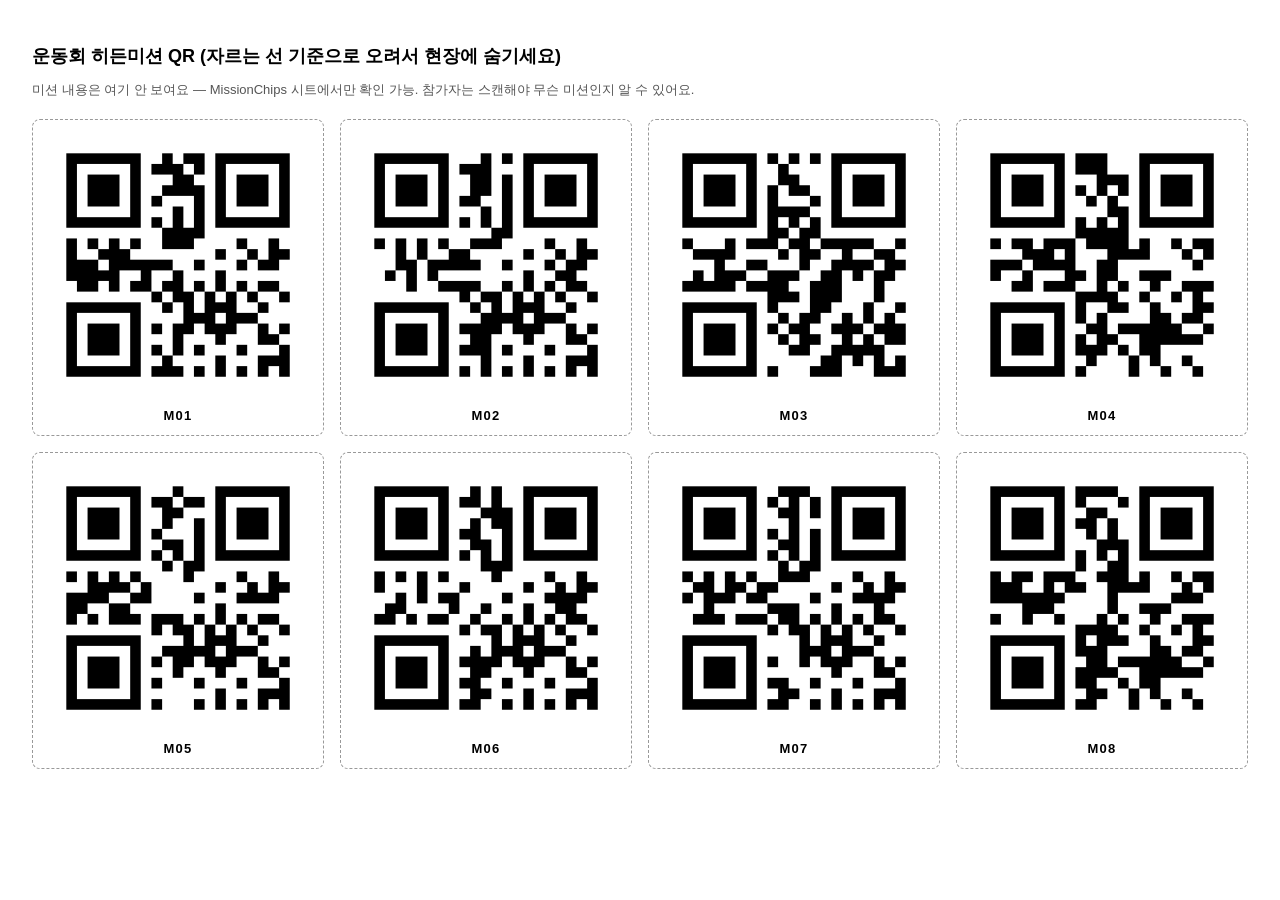
==== sheet-template/mission-qr-print.html @ 23884c70 "Initial commit: 운동회 앱 (score tracking, PIN login, QR hidden missions) Co-Authored-By: Claude Sonnet " ====
<!DOCTYPE html>
<html lang="ko">
<head>
<meta charset="UTF-8" />
<title>히든미션 QR 인쇄용</title>
<style>
  body { font-family: sans-serif; padding: 24px; }
  h1 { font-size: 18px; }
  p { font-size: 13px; color: #555; }
  .grid {
    display: grid;
    grid-template-columns: repeat(4, 1fr);
    gap: 16px;
    margin-top: 20px;
  }
  .card {
    border: 1px dashed #999;
    border-radius: 8px;
    padding: 12px;
    text-align: center;
    page-break-inside: avoid;
  }
  .card img { width: 100%; height: auto; }
  .chip-id {
    margin-top: 6px;
    font-weight: bold;
    font-size: 13px;
    letter-spacing: 0.1em;
  }
  @media print {
    p { display: none; }
  }
</style>
</head>
<body>
  <h1>운동회 히든미션 QR (자르는 선 기준으로 오려서 현장에 숨기세요)</h1>
  <p>미션 내용은 여기 안 보여요 — MissionChips 시트에서만 확인 가능. 참가자는 스캔해야 무슨 미션인지 알 수 있어요.</p>
  <div class="grid">
      <div class="card">
        <img src="[data-uri]" alt="M01" />
        <div class="chip-id">M01</div>
      </div>
      <div class="card">
        <img src="[data-uri]" alt="M02" />
        <div class="chip-id">M02</div>
      </div>
      <div class="card">
        <img src="[data-uri]" alt="M03" />
        <div class="chip-id">M03</div>
      </div>
      <div class="card">
        <img src="[data-uri]" alt="M04" />
        <div class="chip-id">M04</div>
      </div>
      <div class="card">
        <img src="[data-uri]" alt="M05" />
        <div class="chip-id">M05</div>
      </div>
      <div class="card">
        <img src="[data-uri]" alt="M06" />
        <div class="chip-id">M06</div>
      </div>
      <div class="card">
        <img src="[data-uri]" alt="M07" />
        <div class="chip-id">M07</div>
      </div>
      <div class="card">
        <img src="[data-uri]" alt="M08" />
        <div class="chip-id">M08</div>
      </div>
  </div>
</body>
</html>
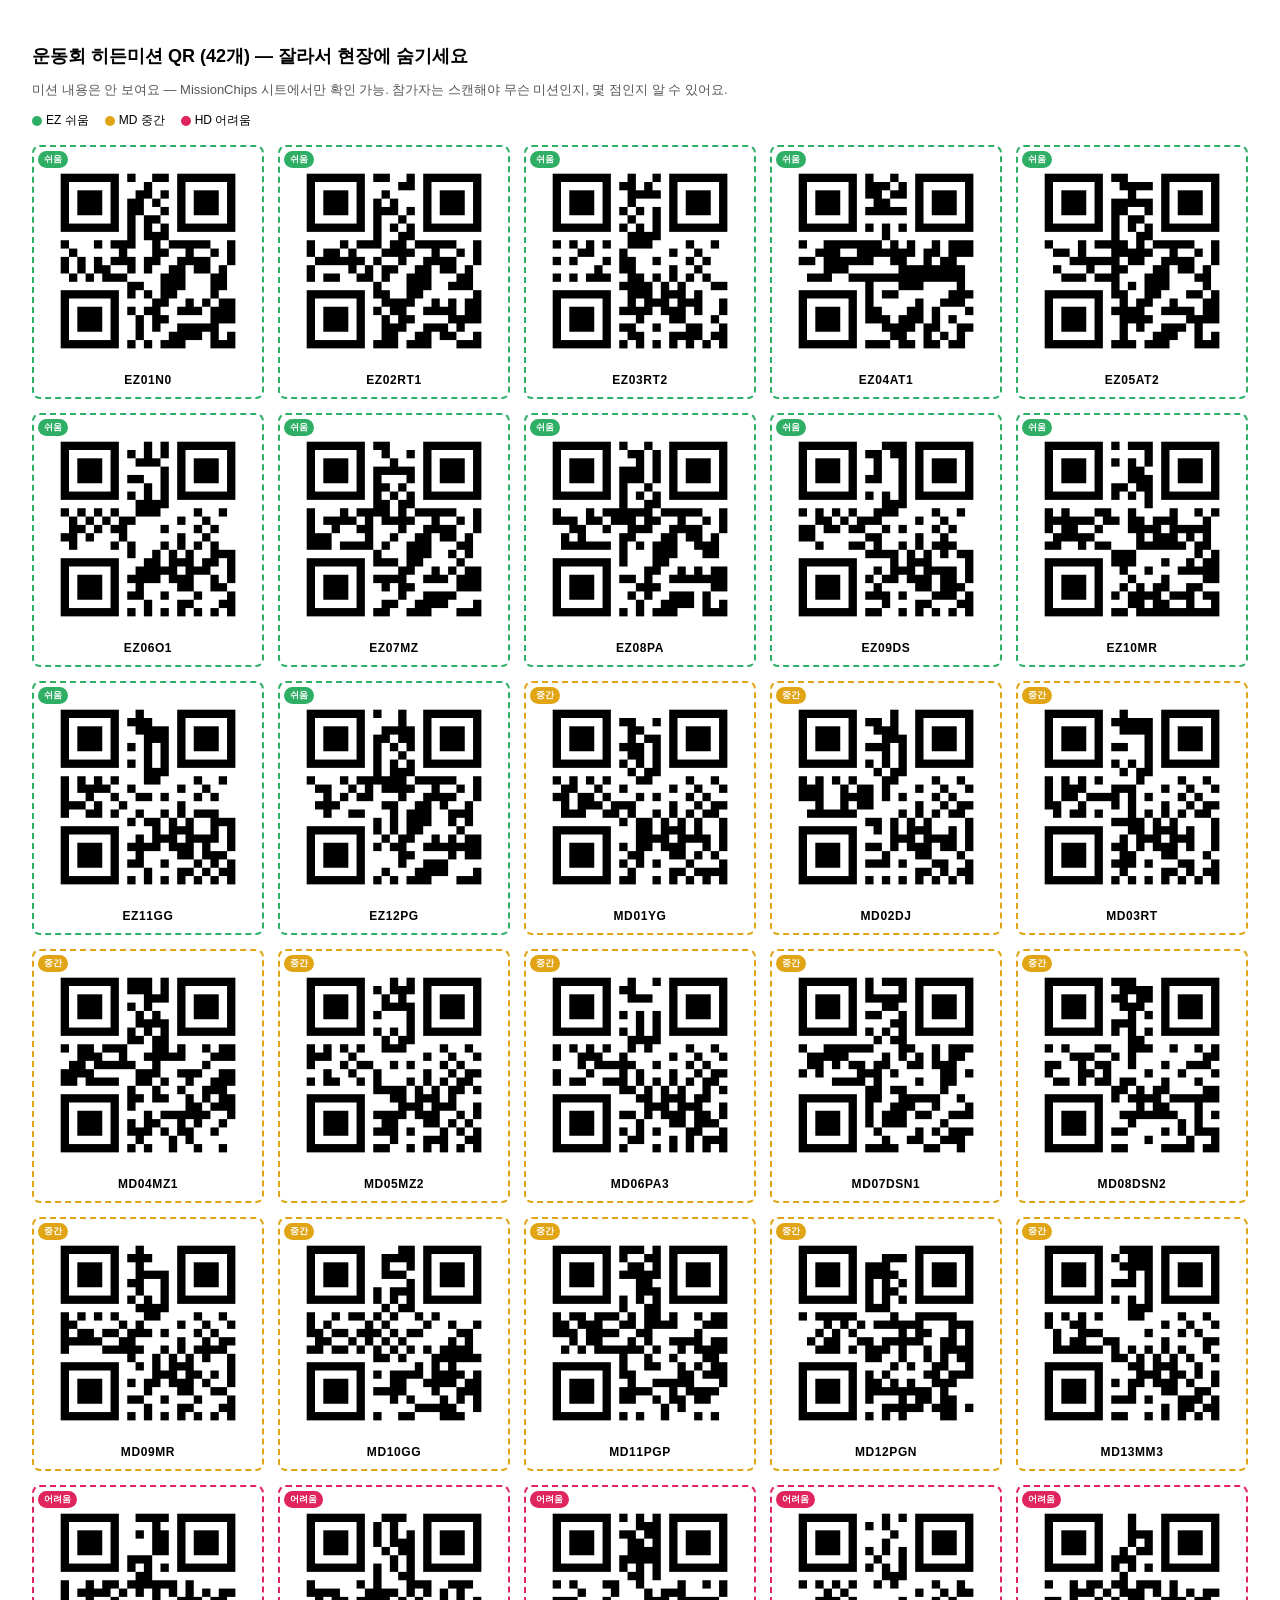
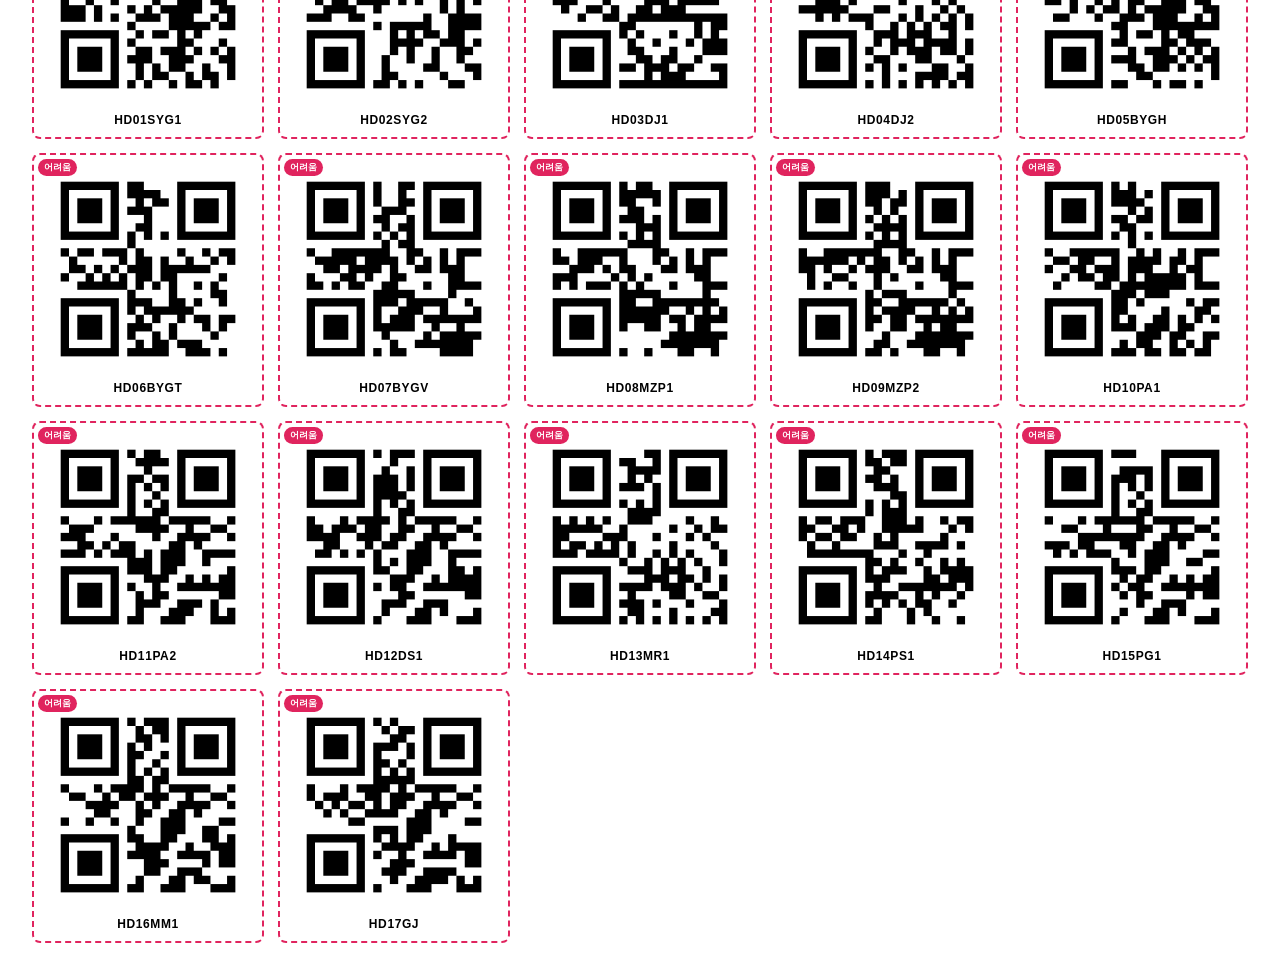
==== commit 649a75aa: "Add PIN login, QR hidden missions with score merging, DB-driven events, and team/personal score spli" ====
--- a/sheet-template/mission-qr-print.html
+++ b/sheet-template/mission-qr-print.html
@@ -7,66 +7,263 @@
   body { font-family: sans-serif; padding: 24px; }
   h1 { font-size: 18px; }
   p { font-size: 13px; color: #555; }
+  .legend { display: flex; gap: 16px; font-size: 12px; margin: 8px 0 16px; }
+  .legend span { display: inline-flex; align-items: center; gap: 4px; }
+  .dot { width: 10px; height: 10px; border-radius: 50%; display: inline-block; }
   .grid {
     display: grid;
-    grid-template-columns: repeat(4, 1fr);
-    gap: 16px;
-    margin-top: 20px;
+    grid-template-columns: repeat(5, 1fr);
+    gap: 14px;
   }
   .card {
-    border: 1px dashed #999;
+    position: relative;
+    border: 2px dashed #999;
     border-radius: 8px;
-    padding: 12px;
+    padding: 10px;
     text-align: center;
     page-break-inside: avoid;
   }
   .card img { width: 100%; height: auto; }
+  .tier-badge {
+    position: absolute;
+    top: 4px;
+    left: 4px;
+    color: #fff;
+    font-size: 9px;
+    font-weight: bold;
+    padding: 2px 6px;
+    border-radius: 999px;
+  }
   .chip-id {
-    margin-top: 6px;
+    margin-top: 4px;
     font-weight: bold;
-    font-size: 13px;
-    letter-spacing: 0.1em;
+    font-size: 12px;
+    letter-spacing: 0.05em;
   }
   @media print {
-    p { display: none; }
+    p, .legend { display: none; }
+    .grid { grid-template-columns: repeat(6, 1fr); }
   }
 </style>
 </head>
 <body>
-  <h1>운동회 히든미션 QR (자르는 선 기준으로 오려서 현장에 숨기세요)</h1>
-  <p>미션 내용은 여기 안 보여요 — MissionChips 시트에서만 확인 가능. 참가자는 스캔해야 무슨 미션인지 알 수 있어요.</p>
+  <h1>운동회 히든미션 QR (42개) — 잘라서 현장에 숨기세요</h1>
+  <p>미션 내용은 안 보여요 — MissionChips 시트에서만 확인 가능. 참가자는 스캔해야 무슨 미션인지, 몇 점인지 알 수 있어요.</p>
+  <div class="legend">
+    <span><span class="dot" style="background:#2fae66"></span>EZ 쉬움</span>
+    <span><span class="dot" style="background:#e0a415"></span>MD 중간</span>
+    <span><span class="dot" style="background:#e0245e"></span>HD 어려움</span>
+  </div>
   <div class="grid">
-      <div class="card">
-        <img src="[data-uri]" alt="M01" />
-        <div class="chip-id">M01</div>
-      </div>
-      <div class="card">
-        <img src="[data-uri]" alt="M02" />
-        <div class="chip-id">M02</div>
-      </div>
-      <div class="card">
-        <img src="[data-uri]" alt="M03" />
-        <div class="chip-id">M03</div>
-      </div>
-      <div class="card">
-        <img src="[data-uri]" alt="M04" />
-        <div class="chip-id">M04</div>
-      </div>
-      <div class="card">
-        <img src="[data-uri]" alt="M05" />
-        <div class="chip-id">M05</div>
-      </div>
-      <div class="card">
-        <img src="[data-uri]" alt="M06" />
-        <div class="chip-id">M06</div>
-      </div>
-      <div class="card">
-        <img src="[data-uri]" alt="M07" />
-        <div class="chip-id">M07</div>
-      </div>
-      <div class="card">
-        <img src="[data-uri]" alt="M08" />
-        <div class="chip-id">M08</div>
+      <div class="card" style="border-color:#2fae66">
+        <div class="tier-badge" style="background:#2fae66">쉬움</div>
+        <img src="[data-uri]" alt="EZ01N0" />
+        <div class="chip-id">EZ01N0</div>
+      </div>
+      <div class="card" style="border-color:#2fae66">
+        <div class="tier-badge" style="background:#2fae66">쉬움</div>
+        <img src="[data-uri]" alt="EZ02RT1" />
+        <div class="chip-id">EZ02RT1</div>
+      </div>
+      <div class="card" style="border-color:#2fae66">
+        <div class="tier-badge" style="background:#2fae66">쉬움</div>
+        <img src="[data-uri]" alt="EZ03RT2" />
+        <div class="chip-id">EZ03RT2</div>
+      </div>
+      <div class="card" style="border-color:#2fae66">
+        <div class="tier-badge" style="background:#2fae66">쉬움</div>
+        <img src="[data-uri]" alt="EZ04AT1" />
+        <div class="chip-id">EZ04AT1</div>
+      </div>
+      <div class="card" style="border-color:#2fae66">
+        <div class="tier-badge" style="background:#2fae66">쉬움</div>
+        <img src="[data-uri]" alt="EZ05AT2" />
+        <div class="chip-id">EZ05AT2</div>
+      </div>
+      <div class="card" style="border-color:#2fae66">
+        <div class="tier-badge" style="background:#2fae66">쉬움</div>
+        <img src="[data-uri]" alt="EZ06O1" />
+        <div class="chip-id">EZ06O1</div>
+      </div>
+      <div class="card" style="border-color:#2fae66">
+        <div class="tier-badge" style="background:#2fae66">쉬움</div>
+        <img src="[data-uri]" alt="EZ07MZ" />
+        <div class="chip-id">EZ07MZ</div>
+      </div>
+      <div class="card" style="border-color:#2fae66">
+        <div class="tier-badge" style="background:#2fae66">쉬움</div>
+        <img src="[data-uri]" alt="EZ08PA" />
+        <div class="chip-id">EZ08PA</div>
+      </div>
+      <div class="card" style="border-color:#2fae66">
+        <div class="tier-badge" style="background:#2fae66">쉬움</div>
+        <img src="[data-uri]" alt="EZ09DS" />
+        <div class="chip-id">EZ09DS</div>
+      </div>
+      <div class="card" style="border-color:#2fae66">
+        <div class="tier-badge" style="background:#2fae66">쉬움</div>
+        <img src="[data-uri]" alt="EZ10MR" />
+        <div class="chip-id">EZ10MR</div>
+      </div>
+      <div class="card" style="border-color:#2fae66">
+        <div class="tier-badge" style="background:#2fae66">쉬움</div>
+        <img src="[data-uri]" alt="EZ11GG" />
+        <div class="chip-id">EZ11GG</div>
+      </div>
+      <div class="card" style="border-color:#2fae66">
+        <div class="tier-badge" style="background:#2fae66">쉬움</div>
+        <img src="[data-uri]" alt="EZ12PG" />
+        <div class="chip-id">EZ12PG</div>
+      </div>
+      <div class="card" style="border-color:#e0a415">
+        <div class="tier-badge" style="background:#e0a415">중간</div>
+        <img src="[data-uri]" alt="MD01YG" />
+        <div class="chip-id">MD01YG</div>
+      </div>
+      <div class="card" style="border-color:#e0a415">
+        <div class="tier-badge" style="background:#e0a415">중간</div>
+        <img src="[data-uri]" alt="MD02DJ" />
+        <div class="chip-id">MD02DJ</div>
+      </div>
+      <div class="card" style="border-color:#e0a415">
+        <div class="tier-badge" style="background:#e0a415">중간</div>
+        <img src="[data-uri]" alt="MD03RT" />
+        <div class="chip-id">MD03RT</div>
+      </div>
+      <div class="card" style="border-color:#e0a415">
+        <div class="tier-badge" style="background:#e0a415">중간</div>
+        <img src="[data-uri]" alt="MD04MZ1" />
+        <div class="chip-id">MD04MZ1</div>
+      </div>
+      <div class="card" style="border-color:#e0a415">
+        <div class="tier-badge" style="background:#e0a415">중간</div>
+        <img src="[data-uri]" alt="MD05MZ2" />
+        <div class="chip-id">MD05MZ2</div>
+      </div>
+      <div class="card" style="border-color:#e0a415">
+        <div class="tier-badge" style="background:#e0a415">중간</div>
+        <img src="[data-uri]" alt="MD06PA3" />
+        <div class="chip-id">MD06PA3</div>
+      </div>
+      <div class="card" style="border-color:#e0a415">
+        <div class="tier-badge" style="background:#e0a415">중간</div>
+        <img src="[data-uri]" alt="MD07DSN1" />
+        <div class="chip-id">MD07DSN1</div>
+      </div>
+      <div class="card" style="border-color:#e0a415">
+        <div class="tier-badge" style="background:#e0a415">중간</div>
+        <img src="[data-uri]" alt="MD08DSN2" />
+        <div class="chip-id">MD08DSN2</div>
+      </div>
+      <div class="card" style="border-color:#e0a415">
+        <div class="tier-badge" style="background:#e0a415">중간</div>
+        <img src="[data-uri]" alt="MD09MR" />
+        <div class="chip-id">MD09MR</div>
+      </div>
+      <div class="card" style="border-color:#e0a415">
+        <div class="tier-badge" style="background:#e0a415">중간</div>
+        <img src="[data-uri]" alt="MD10GG" />
+        <div class="chip-id">MD10GG</div>
+      </div>
+      <div class="card" style="border-color:#e0a415">
+        <div class="tier-badge" style="background:#e0a415">중간</div>
+        <img src="[data-uri]" alt="MD11PGP" />
+        <div class="chip-id">MD11PGP</div>
+      </div>
+      <div class="card" style="border-color:#e0a415">
+        <div class="tier-badge" style="background:#e0a415">중간</div>
+        <img src="[data-uri]" alt="MD12PGN" />
+        <div class="chip-id">MD12PGN</div>
+      </div>
+      <div class="card" style="border-color:#e0a415">
+        <div class="tier-badge" style="background:#e0a415">중간</div>
+        <img src="[data-uri]" alt="MD13MM3" />
+        <div class="chip-id">MD13MM3</div>
+      </div>
+      <div class="card" style="border-color:#e0245e">
+        <div class="tier-badge" style="background:#e0245e">어려움</div>
+        <img src="[data-uri]" alt="HD01SYG1" />
+        <div class="chip-id">HD01SYG1</div>
+      </div>
+      <div class="card" style="border-color:#e0245e">
+        <div class="tier-badge" style="background:#e0245e">어려움</div>
+        <img src="[data-uri]" alt="HD02SYG2" />
+        <div class="chip-id">HD02SYG2</div>
+      </div>
+      <div class="card" style="border-color:#e0245e">
+        <div class="tier-badge" style="background:#e0245e">어려움</div>
+        <img src="[data-uri]" alt="HD03DJ1" />
+        <div class="chip-id">HD03DJ1</div>
+      </div>
+      <div class="card" style="border-color:#e0245e">
+        <div class="tier-badge" style="background:#e0245e">어려움</div>
+        <img src="[data-uri]" alt="HD04DJ2" />
+        <div class="chip-id">HD04DJ2</div>
+      </div>
+      <div class="card" style="border-color:#e0245e">
+        <div class="tier-badge" style="background:#e0245e">어려움</div>
+        <img src="[data-uri]" alt="HD05BYGH" />
+        <div class="chip-id">HD05BYGH</div>
+      </div>
+      <div class="card" style="border-color:#e0245e">
+        <div class="tier-badge" style="background:#e0245e">어려움</div>
+        <img src="[data-uri]" alt="HD06BYGT" />
+        <div class="chip-id">HD06BYGT</div>
+      </div>
+      <div class="card" style="border-color:#e0245e">
+        <div class="tier-badge" style="background:#e0245e">어려움</div>
+        <img src="[data-uri]" alt="HD07BYGV" />
+        <div class="chip-id">HD07BYGV</div>
+      </div>
+      <div class="card" style="border-color:#e0245e">
+        <div class="tier-badge" style="background:#e0245e">어려움</div>
+        <img src="[data-uri]" alt="HD08MZP1" />
+        <div class="chip-id">HD08MZP1</div>
+      </div>
+      <div class="card" style="border-color:#e0245e">
+        <div class="tier-badge" style="background:#e0245e">어려움</div>
+        <img src="[data-uri]" alt="HD09MZP2" />
+        <div class="chip-id">HD09MZP2</div>
+      </div>
+      <div class="card" style="border-color:#e0245e">
+        <div class="tier-badge" style="background:#e0245e">어려움</div>
+        <img src="[data-uri]" alt="HD10PA1" />
+        <div class="chip-id">HD10PA1</div>
+      </div>
+      <div class="card" style="border-color:#e0245e">
+        <div class="tier-badge" style="background:#e0245e">어려움</div>
+        <img src="[data-uri]" alt="HD11PA2" />
+        <div class="chip-id">HD11PA2</div>
+      </div>
+      <div class="card" style="border-color:#e0245e">
+        <div class="tier-badge" style="background:#e0245e">어려움</div>
+        <img src="[data-uri]" alt="HD12DS1" />
+        <div class="chip-id">HD12DS1</div>
+      </div>
+      <div class="card" style="border-color:#e0245e">
+        <div class="tier-badge" style="background:#e0245e">어려움</div>
+        <img src="[data-uri]" alt="HD13MR1" />
+        <div class="chip-id">HD13MR1</div>
+      </div>
+      <div class="card" style="border-color:#e0245e">
+        <div class="tier-badge" style="background:#e0245e">어려움</div>
+        <img src="[data-uri]" alt="HD14PS1" />
+        <div class="chip-id">HD14PS1</div>
+      </div>
+      <div class="card" style="border-color:#e0245e">
+        <div class="tier-badge" style="background:#e0245e">어려움</div>
+        <img src="[data-uri]" alt="HD15PG1" />
+        <div class="chip-id">HD15PG1</div>
+      </div>
+      <div class="card" style="border-color:#e0245e">
+        <div class="tier-badge" style="background:#e0245e">어려움</div>
+        <img src="[data-uri]" alt="HD16MM1" />
+        <div class="chip-id">HD16MM1</div>
+      </div>
+      <div class="card" style="border-color:#e0245e">
+        <div class="tier-badge" style="background:#e0245e">어려움</div>
+        <img src="[data-uri]" alt="HD17GJ" />
+        <div class="chip-id">HD17GJ</div>
       </div>
   </div>
 </body>
